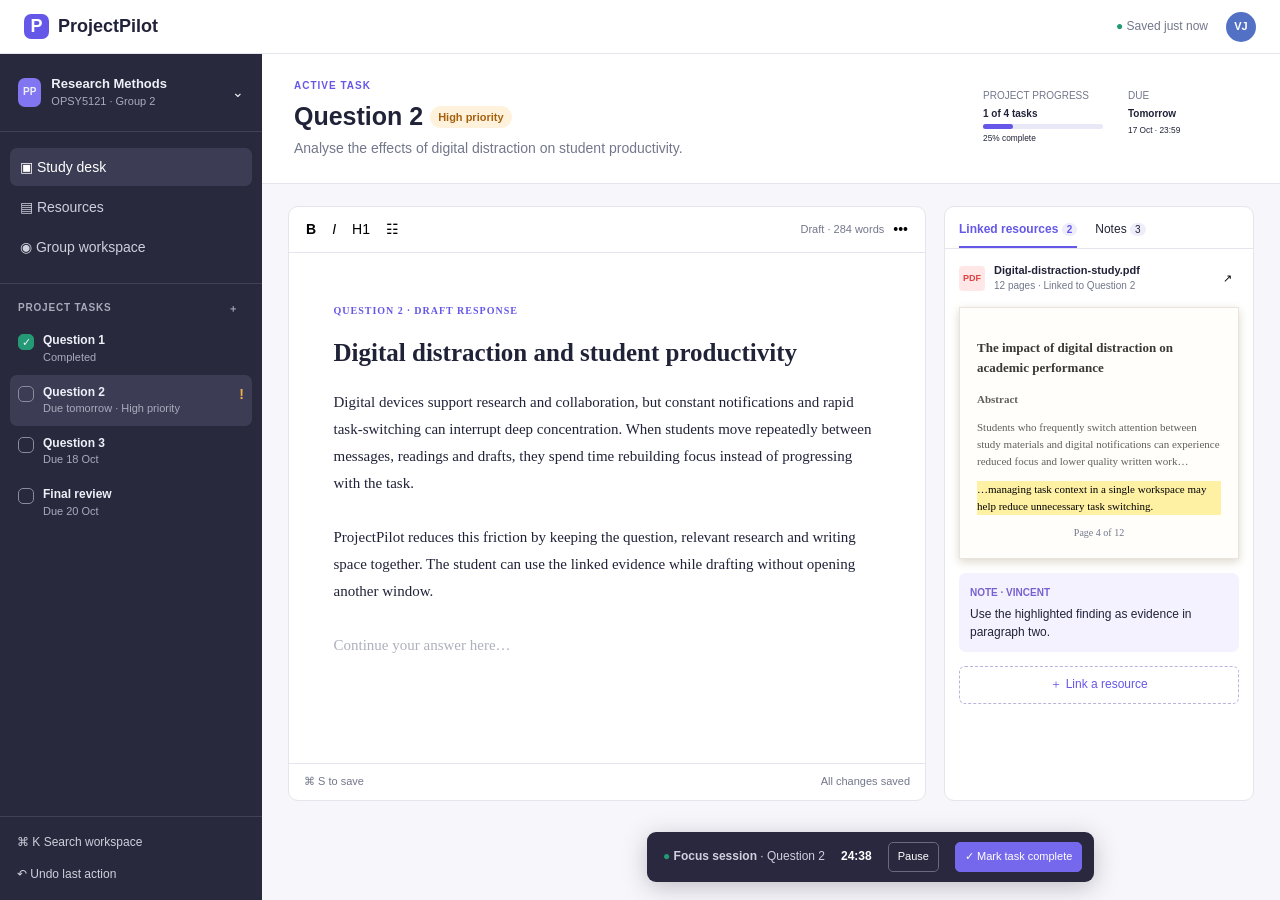
==== index.html @ f25f0ad8 "moved index" ====
<!doctype html>
<html lang="en">
<head>
  <meta charset="utf-8">
  <meta name="viewport" content="width=device-width,initial-scale=1">
  <title>ProjectPilot | Study Desk</title>
  <link rel="stylesheet" href="./ICE TASK 4 CONSOLE/css/styles.css">
</head>
<body>
  <header class="top">
    <a href="index.html" class="brand"><b>P</b>ProjectPilot</a>
    <span class="saved">● Saved just now</span>
    <button class="avatar">VJ</button>
  </header>

  <main>
    <aside>
      <a class="project" href="index.html"><b>PP</b><span>Research Methods<small>OPSY5121 · Group 2</small></span>⌄</a>
      <nav>
        <a class="active" href="index.html">▣ Study desk</a>
        <a href="services.html">▤ Resources</a>
        <a href="Users.html">◉ Group workspace</a>
      </nav>

      <div class="tasks">
        <p>PROJECT TASKS <button>＋</button></p>
        <a href="#q2"><i class="done">✓</i><span>Question 1<small>Completed</small></span></a>
        <a class="selected" href="#q2"><i></i><span>Question 2<small>Due tomorrow · High priority</small></span><em>!</em></a>
        <a href="#q2"><i></i><span>Question 3<small>Due 18 Oct</small></span></a>
        <a href="#q2"><i></i><span>Final review<small>Due 20 Oct</small></span></a>
      </div>

      <footer>
        <button>⌘ K Search workspace</button>
        <button>↶ Undo last action</button>
      </footer>
    </aside>

    <section class="desk" id="q2">
      <header class="deskhead">
        <div>
          <p>ACTIVE TASK</p>
          <h1>Question 2 <mark>High priority</mark></h1>
          <span>Analyse the effects of digital distraction on student productivity.</span>
        </div>

        <div class="stats">
          <span>PROJECT PROGRESS<b>1 of 4 tasks</b><i><u></u></i><small>25% complete</small></span>
          <span>DUE<b>Tomorrow</b><small>17 Oct · 23:59</small></span>
        </div>
      </header>

      <div class="grid">
        <article class="editor">
          <div class="toolbar">
            <button><b>B</b></button><button><i>I</i></button><button>H1</button><button>☷</button>
            <span>Draft · 284 words</span><button>•••</button>
          </div>

          <div class="writing" contenteditable="true">
            <p>QUESTION 2 · DRAFT RESPONSE</p>
            <h2>Digital distraction and student productivity</h2>
            <div>
              Digital devices support research and collaboration, but constant notifications and rapid task-switching can interrupt deep concentration. When students move repeatedly between messages, readings and drafts, they spend time rebuilding focus instead of progressing with the task.
              <br><br>
              ProjectPilot reduces this friction by keeping the question, relevant research and writing space together. The student can use the linked evidence while drafting without opening another window.
              <br><br>
              <span>Continue your answer here…</span>
            </div>
          </div>

          <footer>⌘ S to save <span>All changes saved</span></footer>
        </article>

        <article class="resources">
          <div class="tabs"><b>Linked resources <i>2</i></b><span>Notes <i>3</i></span></div>

          <section class="pdf">
            <header>
              <strong>PDF</strong>
              <span><b>Digital-distraction-study.pdf</b><small>12 pages · Linked to Question 2</small></span>
              <button>↗</button>
            </header>

            <div class="paper">
              <h3>The impact of digital distraction on academic performance</h3>
              <b>Abstract</b>
              <p>Students who frequently switch attention between study materials and digital notifications can experience reduced focus and lower quality written work…</p>
              <mark>…managing task context in a single workspace may help reduce unnecessary task switching.</mark>
              <small>Page 4 of 12</small>
            </div>
          </section>

          <section class="note">
            <b>NOTE · VINCENT</b>
            <p>Use the highlighted finding as evidence in paragraph two.</p>
          </section>

          <button class="link">＋ Link a resource</button>
        </article>
      </div>

      <div class="timer">
        <span>● <b>Focus session</b> · Question 2</span>
        <strong>24:38</strong>
        <button>Pause</button>
        <button class="complete">✓ Mark task complete</button>
      </div>
    </section>
  </main>
</body>
</html>
---- ICE TASK 4 CONSOLE/css/styles.css ----
:root{--ink:#202338;--muted:#72778b;--line:#e4e5ed;--violet:#6558e8;--side:#29293d;--soft:#f7f7fb;--green:#239a75}*{box-sizing:border-box}body{margin:0;font:14px/1.45 "Segoe UI",Arial,sans-serif;color:var(--ink);background:var(--soft)}a{color:inherit;text-decoration:none}button{font:inherit;cursor:pointer}.top{height:54px;background:white;border-bottom:1px solid var(--line);display:flex;align-items:center;padding:0 24px;gap:18px}.brand{font-weight:750;font-size:18px;display:flex;align-items:center;gap:9px}.brand>b{background:var(--violet);color:white;width:25px;height:25px;border-radius:7px;text-align:center;line-height:25px}.saved{margin-left:auto;color:var(--muted);font-size:12px}.saved:first-letter{color:var(--green)}.avatar{width:30px;height:30px;border:0;border-radius:50%;background:#5271c4;color:white;font-size:11px;font-weight:bold}main{display:flex;min-height:calc(100vh - 54px)}aside{display:flex;flex-direction:column;width:262px;background:var(--side);color:#eef0f8;flex:none}.project{display:flex;align-items:center;gap:10px;padding:21px 18px;border-bottom:1px solid #404056}.project>b{background:#8175f2;padding:7px 5px;border-radius:7px;font-size:10px}.project span{flex:1;font-size:13px;font-weight:bold}.project small,.tasks small{display:block;font-size:11px;color:#aaabbd;font-weight:normal}nav{padding:14px 10px;border-bottom:1px solid #404056}nav a{display:block;color:#ced0dc;padding:9px 10px;margin:2px 0;border-radius:7px}nav a.active,nav a:hover{background:#3c3c55;color:white}.tasks{padding:17px 10px;flex:1}.tasks p{font-size:10px;color:#aaaabd;font-weight:bold;letter-spacing:.08em;margin:0 8px 8px}.tasks p button{float:right;border:0;background:none;color:inherit}.tasks a{display:flex;align-items:flex-start;gap:9px;padding:9px 8px;border-radius:7px;position:relative}.tasks a.selected,.tasks a:hover{background:#3c3c55}.tasks i{height:16px;width:16px;border:1px solid #898b9e;border-radius:5px;margin-top:2px;flex:none}.tasks i.done{background:var(--green);border-color:var(--green);font-style:normal;text-align:center;font-size:11px}.tasks span{font-size:12px;font-weight:bold}.tasks em{font-style:normal;color:#f0b049;margin-left:auto;font-weight:bold}aside footer{padding:10px;border-top:1px solid #404056}aside footer button{display:block;width:100%;text-align:left;border:0;background:none;color:#ced0dc;padding:7px;font-size:12px}.desk,.page{min-width:0;flex:1}.deskhead,.pagehead{padding:25px 32px;background:white;border-bottom:1px solid var(--line);display:flex;justify-content:space-between;align-items:center;gap:20px}.deskhead p,.pagehead p{font-size:10px;letter-spacing:.1em;font-weight:bold;color:var(--violet);margin:0}.deskhead h1,.pagehead h1{font-size:25px;margin:4px 0}.deskhead>div>span,.pagehead>div>span{color:var(--muted)}.deskhead mark{background:#fff2dd;color:#a6610d;border-radius:15px;padding:5px 8px;font-size:11px;vertical-align:middle}.stats{display:flex;gap:25px;font-size:10px;color:var(--muted)}.stats>span{min-width:120px}.stats b,.stats small{display:block;color:var(--ink);margin:3px 0}.stats i{display:block;background:#e9e8f6;height:5px;border-radius:5px}.stats u{display:block;width:25%;height:100%;background:var(--violet);border-radius:5px}.grid{display:grid;grid-template-columns:minmax(0,1fr) 310px;gap:18px;padding:22px 26px 90px;max-width:1500px;margin:auto}.editor,.resources,.members,.safe,.access{background:white;border:1px solid var(--line);border-radius:10px}.toolbar{height:46px;border-bottom:1px solid var(--line);display:flex;align-items:center;gap:2px;padding:0 10px}.toolbar button,.resources button,.list button,.members button{border:0;background:transparent;padding:5px 7px}.toolbar span{margin-left:auto;color:var(--muted);font-size:11px}.writing{padding:42px clamp(28px,7%,82px);min-height:510px;outline:0;font-family:Georgia,serif;font-size:15px;line-height:1.8}.writing>p{font:700 10px "Segoe UI";letter-spacing:.1em;color:var(--violet)}.writing h2{font-size:25px;line-height:1.25}.writing span{color:#aeb0bc}.editor footer{padding:10px 15px;border-top:1px solid var(--line);font-size:11px;color:var(--muted)}.editor footer span{float:right}.tabs{display:flex;gap:18px;padding:14px 14px 0;border-bottom:1px solid var(--line);font-size:12px}.tabs>*{padding-bottom:8px}.tabs b{color:var(--violet);border-bottom:2px solid var(--violet)}.tabs i{font-style:normal;background:#eeeefa;padding:1px 5px;border-radius:10px;font-size:10px}.pdf{padding:14px}.pdf header{display:flex;align-items:center;gap:9px;font-size:11px}.pdf header>strong,.type{color:#df4141;background:#ffe7e7;border-radius:4px;padding:6px 4px;font-size:9px}.pdf header span{flex:1}.pdf header span>*{display:block}.pdf header small,.paper small,.note b{font-size:10px;color:var(--muted)}.paper{margin-top:13px;padding:17px;background:#fffefa;border:1px solid #e9e5dd;box-shadow:0 3px 9px #ddd8cc;font:11px/1.55 Georgia;color:#625f5a}.paper h3{font-size:13px;color:#3b3936}.paper mark{display:block;background:#fff1a4;margin:10px 0}.paper small{display:block;text-align:center}.note{margin:0 14px 14px;padding:11px;background:#f5f2ff;border-radius:7px;font-size:12px}.note b{color:#7761cf}.note p{margin:5px 0 0}.link{margin:0 14px 15px;width:calc(100% - 28px);border:1px dashed #b8b4dd!important;color:var(--violet);border-radius:6px;padding:9px!important;font-size:12px}.timer{position:fixed;bottom:18px;left:calc(262px + 50% - 255px);background:#29283e;color:white;border-radius:9px;padding:10px 12px 10px 16px;display:flex;align-items:center;gap:16px;box-shadow:0 5px 25px #24233444;font-size:12px}.timer span{color:#cfd0de}.timer span:first-letter{color:var(--green)}.timer button{border:1px solid #6a6981;background:transparent;color:white;border-radius:5px;padding:6px 9px;font-size:11px}.timer .complete,.primary{background:#7568ec;border-color:#7568ec}.page{padding:0 32px 35px;overflow:auto}.pagehead{margin:0 -32px 29px}.primary{border:0;border-radius:7px;color:white;padding:10px 13px;font-weight:bold;font-size:12px}.resource-grid{display:grid;grid-template-columns:minmax(0,1fr) 285px;gap:26px;max-width:1100px}.resource-grid h2,.members h2{font-size:16px}.resource-grid h2 small,.members h2 small{float:right;color:var(--muted);font-size:11px;font-weight:normal}.resource-grid h2:nth-of-type(2){margin-top:29px}.list{border:1px solid var(--line);border-radius:9px;overflow:hidden}.list article{min-height:72px;display:flex;align-items:center;gap:12px;padding:12px 14px;border-bottom:1px solid var(--line)}.list article:last-child{border:0}.list span{flex:1}.list strong,.list small{display:block}.list small{color:var(--muted);font-size:11px}.type.doc{background:#e6efff;color:#416dbd}.list mark,.members mark{background:#f0f0f4;color:#626477;padding:4px 7px;border-radius:13px;font-size:10px}.list a{color:var(--violet);font-size:11px;font-weight:bold}.safe{padding:22px;align-self:start}.safe>b,.access>b{color:var(--violet);font-size:27px}.safe p,.safe li{color:var(--muted);font-size:12px}.safe li{line-height:1.8}.safe button,.access button{border:1px solid #cbc9da;background:white;border-radius:6px;padding:8px 10px;font-size:11px}.cards{display:grid;grid-template-columns:repeat(3,1fr);gap:13px;margin-bottom:25px;max-width:900px}.cards article{background:white;border:1px solid var(--line);border-radius:9px;padding:16px}.cards small,.cards span{display:block;color:var(--muted);font-size:10px}.cards b{display:block;font-size:22px;margin:3px 0}.members{max-width:900px;padding:19px}.members h2{margin:0 0 10px}.members article{display:grid;grid-template-columns:34px minmax(140px,1fr) 145px 105px 25px;align-items:center;gap:10px;padding:13px 0;border-bottom:1px solid var(--line)}.members article:last-child{border:0}.av{width:32px;height:32px;border-radius:50%;color:white;display:grid;place-items:center;font-style:normal;font-size:10px;font-weight:bold;background:#8765bd}.av.two{background:#5271c4}.av.three{background:#df8b3e}.av.four{background:#46a77f}.members span b,.members span small{display:block}.members span small{font-size:10px;color:var(--muted)}.members em{font-size:10px;color:#1e9170;font-style:normal;font-weight:bold}.members em.progress{color:#b07316}.access{max-width:900px;margin-top:21px;padding:15px 18px;display:flex;align-items:center;gap:14px}.access span{flex:1}.access strong,.access small{display:block}.access small{color:var(--muted);font-size:11px}@media(max-width:900px){aside{width:220px}.grid,.resource-grid{grid-template-columns:1fr}.stats{display:none}.timer{left:auto;right:15px}.members article{grid-template-columns:34px 1fr 100px 20px}.members mark{display:none}}@media(max-width:650px){aside{display:none}.deskhead,.pagehead{padding:18px}.grid,.page{padding:15px}.pagehead{margin:0 -15px 20px}.cards{grid-template-columns:1fr}.timer{max-width:calc(100vw - 30px);gap:8px}.timer span{display:none}.top{padding:0 15px}}
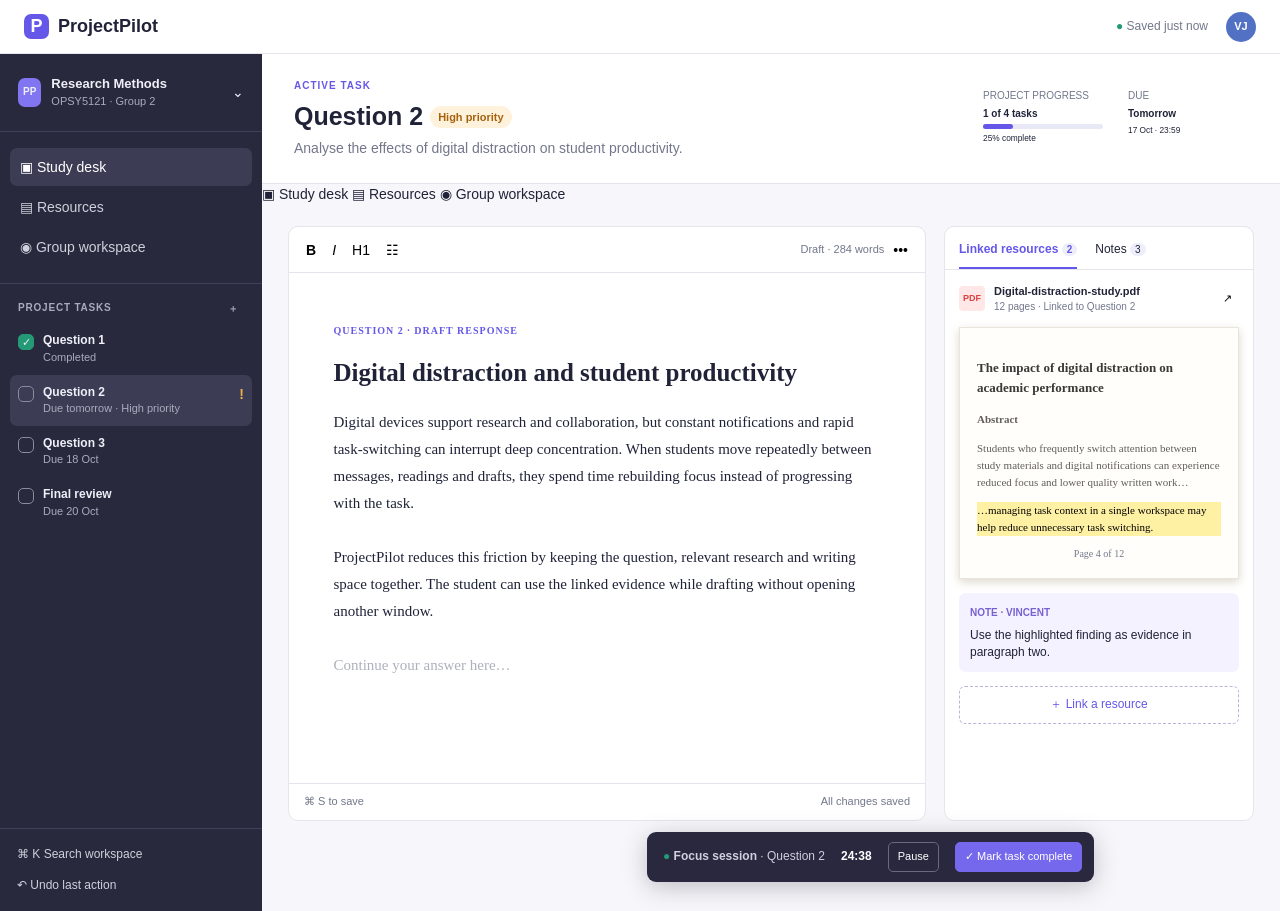
==== commit fea616be: "Update index.html" ====
--- a/index.html
+++ b/index.html
@@ -6,6 +6,7 @@
   <title>ProjectPilot | Study Desk</title>
   <link rel="stylesheet" href="./ICE TASK 4 CONSOLE/css/styles.css">
 </head>
+
 <body>
   <header class="top">
     <a href="index.html" class="brand"><b>P</b>ProjectPilot</a>
@@ -18,8 +19,8 @@
       <a class="project" href="index.html"><b>PP</b><span>Research Methods<small>OPSY5121 · Group 2</small></span>⌄</a>
       <nav>
         <a class="active" href="index.html">▣ Study desk</a>
-        <a href="services.html">▤ Resources</a>
-        <a href="Users.html">◉ Group workspace</a>
+        <a href="./ICE TASK 4 CONSOLE/pages/services.html">▤ Resources</a>
+        <a href="./ICE TASK 4 CONSOLE/pages/Users.html">◉ Group workspace</a>
       </nav>
 
       <div class="tasks">
@@ -49,6 +50,12 @@
           <span>DUE<b>Tomorrow</b><small>17 Oct · 23:59</small></span>
         </div>
       </header>
+
+      <link rel="stylesheet" href="css/styles.css">
+
+<a href="index.html">▣ Study desk</a>
+<a href="pages/services.html">▤ Resources</a>
+<a href="pages/Users.html">◉ Group workspace</a>
 
       <div class="grid">
         <article class="editor">
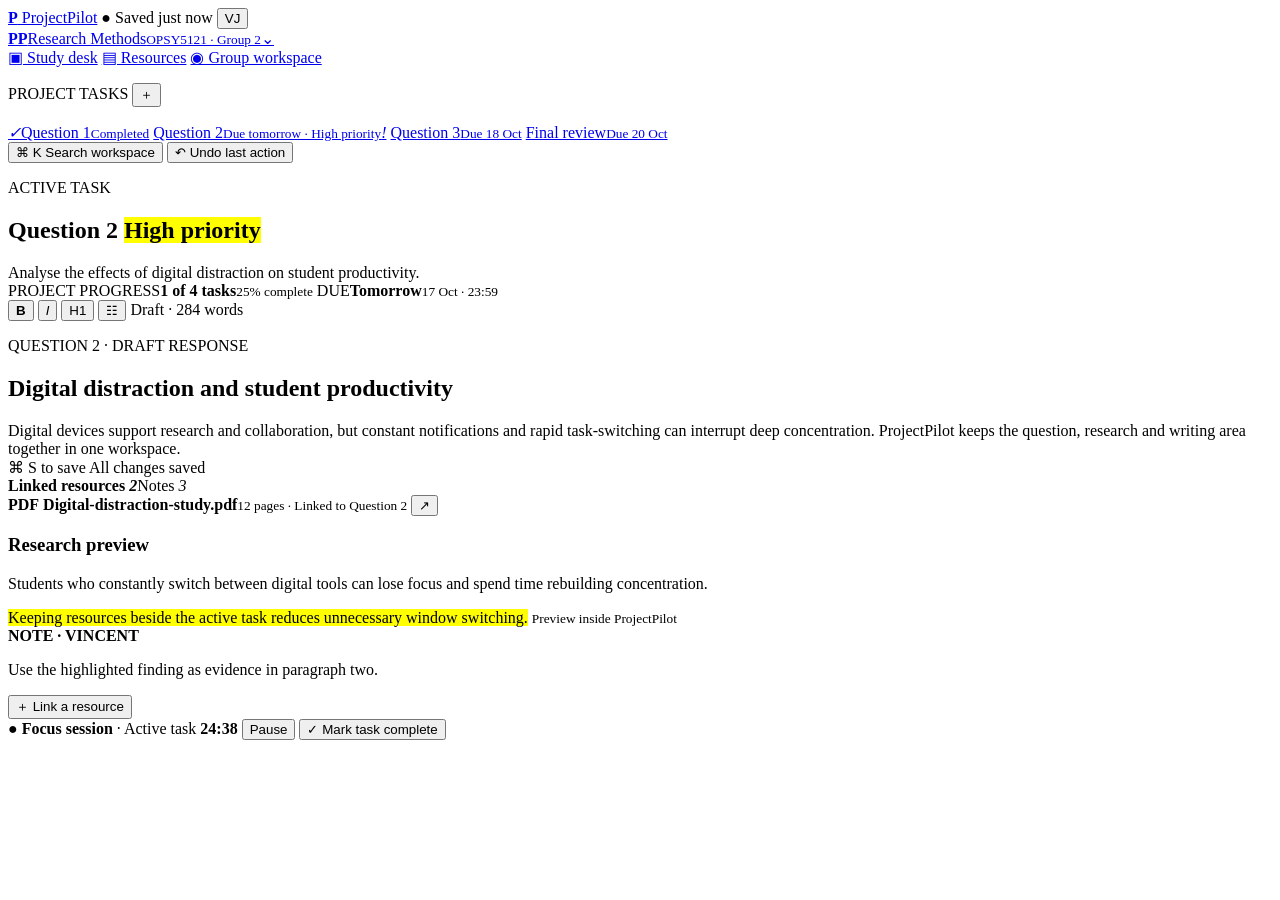
==== commit 36376989: "Update index.html" ====
--- a/index.html
+++ b/index.html
@@ -2,14 +2,13 @@
 <html lang="en">
 <head>
   <meta charset="utf-8">
-  <meta name="viewport" content="width=device-width,initial-scale=1">
+  <meta name="viewport" content="width=device-width, initial-scale=1">
   <title>ProjectPilot | Study Desk</title>
-  <link rel="stylesheet" href="./ICE TASK 4 CONSOLE/css/styles.css">
+  <link rel="stylesheet" href="css/styles.css">
 </head>
-
 <body>
   <header class="top">
-    <a href="index.html" class="brand"><b>P</b>ProjectPilot</a>
+    <a class="brand" href="index.html"><b>P</b> ProjectPilot</a>
     <span class="saved">● Saved just now</span>
     <button class="avatar">VJ</button>
   </header>
@@ -17,19 +16,20 @@
   <main>
     <aside>
       <a class="project" href="index.html"><b>PP</b><span>Research Methods<small>OPSY5121 · Group 2</small></span>⌄</a>
+
       <nav>
         <a class="active" href="index.html">▣ Study desk</a>
-        <a href="./ICE TASK 4 CONSOLE/pages/services.html">▤ Resources</a>
-        <a href="./ICE TASK 4 CONSOLE/pages/Users.html">◉ Group workspace</a>
+        <a href="services.html">▤ Resources</a>
+        <a href="Users.html">◉ Group workspace</a>
       </nav>
 
-      <div class="tasks">
+      <section class="tasks">
         <p>PROJECT TASKS <button>＋</button></p>
-        <a href="#q2"><i class="done">✓</i><span>Question 1<small>Completed</small></span></a>
-        <a class="selected" href="#q2"><i></i><span>Question 2<small>Due tomorrow · High priority</small></span><em>!</em></a>
-        <a href="#q2"><i></i><span>Question 3<small>Due 18 Oct</small></span></a>
-        <a href="#q2"><i></i><span>Final review<small>Due 20 Oct</small></span></a>
-      </div>
+        <a href="index.html?task=q1"><i class="done">✓</i><span>Question 1<small>Completed</small></span></a>
+        <a href="index.html?task=q2"><i></i><span>Question 2<small>Due tomorrow · High priority</small></span><em>!</em></a>
+        <a href="index.html?task=q3"><i></i><span>Question 3<small>Due 18 Oct</small></span></a>
+        <a href="index.html?task=review"><i></i><span>Final review<small>Due 20 Oct</small></span></a>
+      </section>
 
       <footer>
         <button>⌘ K Search workspace</button>
@@ -37,70 +37,62 @@
       </footer>
     </aside>
 
-    <section class="desk" id="q2">
-      <header class="deskhead">
+    <section class="desk">
+      <header class="pagehead">
         <div>
           <p>ACTIVE TASK</p>
-          <h1>Question 2 <mark>High priority</mark></h1>
-          <span>Analyse the effects of digital distraction on student productivity.</span>
+          <h1 id="taskTitle">Question 2 <mark id="priority">High priority</mark></h1>
+          <span id="taskDescription">Analyse the effects of digital distraction on student productivity.</span>
         </div>
 
         <div class="stats">
-          <span>PROJECT PROGRESS<b>1 of 4 tasks</b><i><u></u></i><small>25% complete</small></span>
-          <span>DUE<b>Tomorrow</b><small>17 Oct · 23:59</small></span>
+          <span>PROJECT PROGRESS<b id="taskProgress">1 of 4 tasks</b><i><u></u></i><small>25% complete</small></span>
+          <span>DUE<b id="taskDue">Tomorrow</b><small id="taskDate">17 Oct · 23:59</small></span>
         </div>
       </header>
 
-      <link rel="stylesheet" href="css/styles.css">
-
-<a href="index.html">▣ Study desk</a>
-<a href="pages/services.html">▤ Resources</a>
-<a href="pages/Users.html">◉ Group workspace</a>
-
       <div class="grid">
-        <article class="editor">
+        <article class="card editor">
           <div class="toolbar">
-            <button><b>B</b></button><button><i>I</i></button><button>H1</button><button>☷</button>
-            <span>Draft · 284 words</span><button>•••</button>
+            <button><b>B</b></button>
+            <button><i>I</i></button>
+            <button>H1</button>
+            <button>☷</button>
+            <span>Draft · 284 words</span>
           </div>
 
           <div class="writing" contenteditable="true">
-            <p>QUESTION 2 · DRAFT RESPONSE</p>
-            <h2>Digital distraction and student productivity</h2>
-            <div>
-              Digital devices support research and collaboration, but constant notifications and rapid task-switching can interrupt deep concentration. When students move repeatedly between messages, readings and drafts, they spend time rebuilding focus instead of progressing with the task.
-              <br><br>
-              ProjectPilot reduces this friction by keeping the question, relevant research and writing space together. The student can use the linked evidence while drafting without opening another window.
-              <br><br>
-              <span>Continue your answer here…</span>
+            <p id="draftLabel">QUESTION 2 · DRAFT RESPONSE</p>
+            <h2 id="draftHeading">Digital distraction and student productivity</h2>
+            <div id="draftText">
+              Digital devices support research and collaboration, but constant notifications and rapid task-switching can interrupt deep concentration. ProjectPilot keeps the question, research and writing area together in one workspace.
             </div>
           </div>
 
           <footer>⌘ S to save <span>All changes saved</span></footer>
         </article>
 
-        <article class="resources">
+        <article class="card resources">
           <div class="tabs"><b>Linked resources <i>2</i></b><span>Notes <i>3</i></span></div>
 
           <section class="pdf">
             <header>
               <strong>PDF</strong>
-              <span><b>Digital-distraction-study.pdf</b><small>12 pages · Linked to Question 2</small></span>
+              <span><b id="pdfName">Digital-distraction-study.pdf</b><small id="pdfDetails">12 pages · Linked to Question 2</small></span>
               <button>↗</button>
             </header>
 
             <div class="paper">
-              <h3>The impact of digital distraction on academic performance</h3>
-              <b>Abstract</b>
-              <p>Students who frequently switch attention between study materials and digital notifications can experience reduced focus and lower quality written work…</p>
-              <mark>…managing task context in a single workspace may help reduce unnecessary task switching.</mark>
-              <small>Page 4 of 12</small>
+              <h3>Research preview</h3>
+              <p>Students who constantly switch between digital tools can lose focus and spend time rebuilding concentration.</p>
+              <mark>Keeping resources beside the active task reduces unnecessary window switching.</mark>
+              <small>Preview inside ProjectPilot</small>
             </div>
           </section>
 
           <section class="note">
-            <b>NOTE · VINCENT</b>
-            <p>Use the highlighted finding as evidence in paragraph two.</p>
+            <b id="noteAuthor">NOTE · VINCENT</b>
+            <p id="noteText">Use the highlighted finding as evidence in paragraph two.</p>
           </section>
 
           <button class="link">＋ Link a resource</button>
@@ -108,12 +100,74 @@
       </div>
 
       <div class="timer">
-        <span>● <b>Focus session</b> · Question 2</span>
+        <span>● <b>Focus session</b> · Active task</span>
         <strong>24:38</strong>
         <button>Pause</button>
-        <button class="complete">✓ Mark task complete</button>
+        <button class="primary">✓ Mark task complete</button>
       </div>
     </section>
   </main>
+
+  <script>
+    const tasks = {
+      q1: {
+        title: "Question 1", priority: "Completed",
+        description: "Explain the main ProjectPilot workspace.",
+        progress: "1 of 4 tasks", due: "Completed", date: "Submitted",
+        label: "QUESTION 1 · COMPLETED RESPONSE",
+        heading: "The ProjectPilot main workspace",
+        text: "ProjectPilot provides one digital study desk where students plan tasks, read research, write answers and monitor progress without switching between windows.",
+        pdf: "Assignment-brief.docx", details: "General instructions · Linked to Question 1",
+        author: "NOTE · ETHAN", note: "Make sure the one-screen challenge is clearly explained."
+      },
+      q2: {
+        title: "Question 2", priority: "High priority",
+        description: "Analyse the effects of digital distraction on student productivity.",
+        progress: "1 of 4 tasks", due: "Tomorrow", date: "17 Oct · 23:59",
+        label: "QUESTION 2 · DRAFT RESPONSE",
+        heading: "Digital distraction and student productivity",
+        text: "Digital devices support research and collaboration, but constant notifications and rapid task-switching can interrupt deep concentration. ProjectPilot keeps the question, research and writing area together in one workspace.",
+        pdf: "Digital-distraction-study.pdf", details: "12 pages · Linked to Question 2",
+        author: "NOTE · VINCENT", note: "Use the highlighted finding as evidence in paragraph two."
+      },
+      q3: {
+        title: "Question 3", priority: "Medium priority",
+        description: "Describe how users interact with ProjectPilot functions.",
+        progress: "1 of 4 tasks", due: "18 October", date: "18 Oct · 23:59",
+        label: "QUESTION 3 · DRAFT RESPONSE",
+        heading: "How users interact with ProjectPilot",
+        text: "Students select a task, write in the centre area and view task-related notes and resources on the right. Search, task completion and the focus timer support productive work.",
+        pdf: "Student-interaction-notes.pdf", details: "8 pages · Linked to Question 3",
+        author: "NOTE · MNQWENO", note: "Mention task drag-and-drop, search and the focus timer."
+      },
+      review: {
+        title: "Final review", priority: "Not started",
+        description: "Review all answers and resources before submission.",
+        progress: "1 of 4 tasks", due: "20 October", date: "20 Oct · 23:59",
+        label: "FINAL REVIEW · CHECKLIST",
+        heading: "Final project review",
+        text: "Check that every answer is complete, resources are linked, group roles are clear and the project meets the marking rubric.",
+        pdf: "Marking-rubric.pdf", details: "2 pages · Linked to Final Review",
+        author: "NOTE · GROUP", note: "Confirm every rubric requirement is demonstrated."
+      }
+    };
+
+    const key = new URLSearchParams(window.location.search).get("task") || "q2";
+    const task = tasks[key] || tasks.q2;
+
+    document.getElementById("taskTitle").childNodes[0].nodeValue = task.title + " ";
+    document.getElementById("priority").textContent = task.priority;
+    document.getElementById("taskDescription").textContent = task.description;
+    document.getElementById("taskProgress").textContent = task.progress;
+    document.getElementById("taskDue").textContent = task.due;
+    document.getElementById("taskDate").textContent = task.date;
+    document.getElementById("draftLabel").textContent = task.label;
+    document.getElementById("draftHeading").textContent = task.heading;
+    document.getElementById("draftText").textContent = task.text;
+    document.getElementById("pdfName").textContent = task.pdf;
+    document.getElementById("pdfDetails").textContent = task.details;
+    document.getElementById("noteAuthor").textContent = task.author;
+    document.getElementById("noteText").textContent = task.note;
+  </script>
 </body>
 </html>
